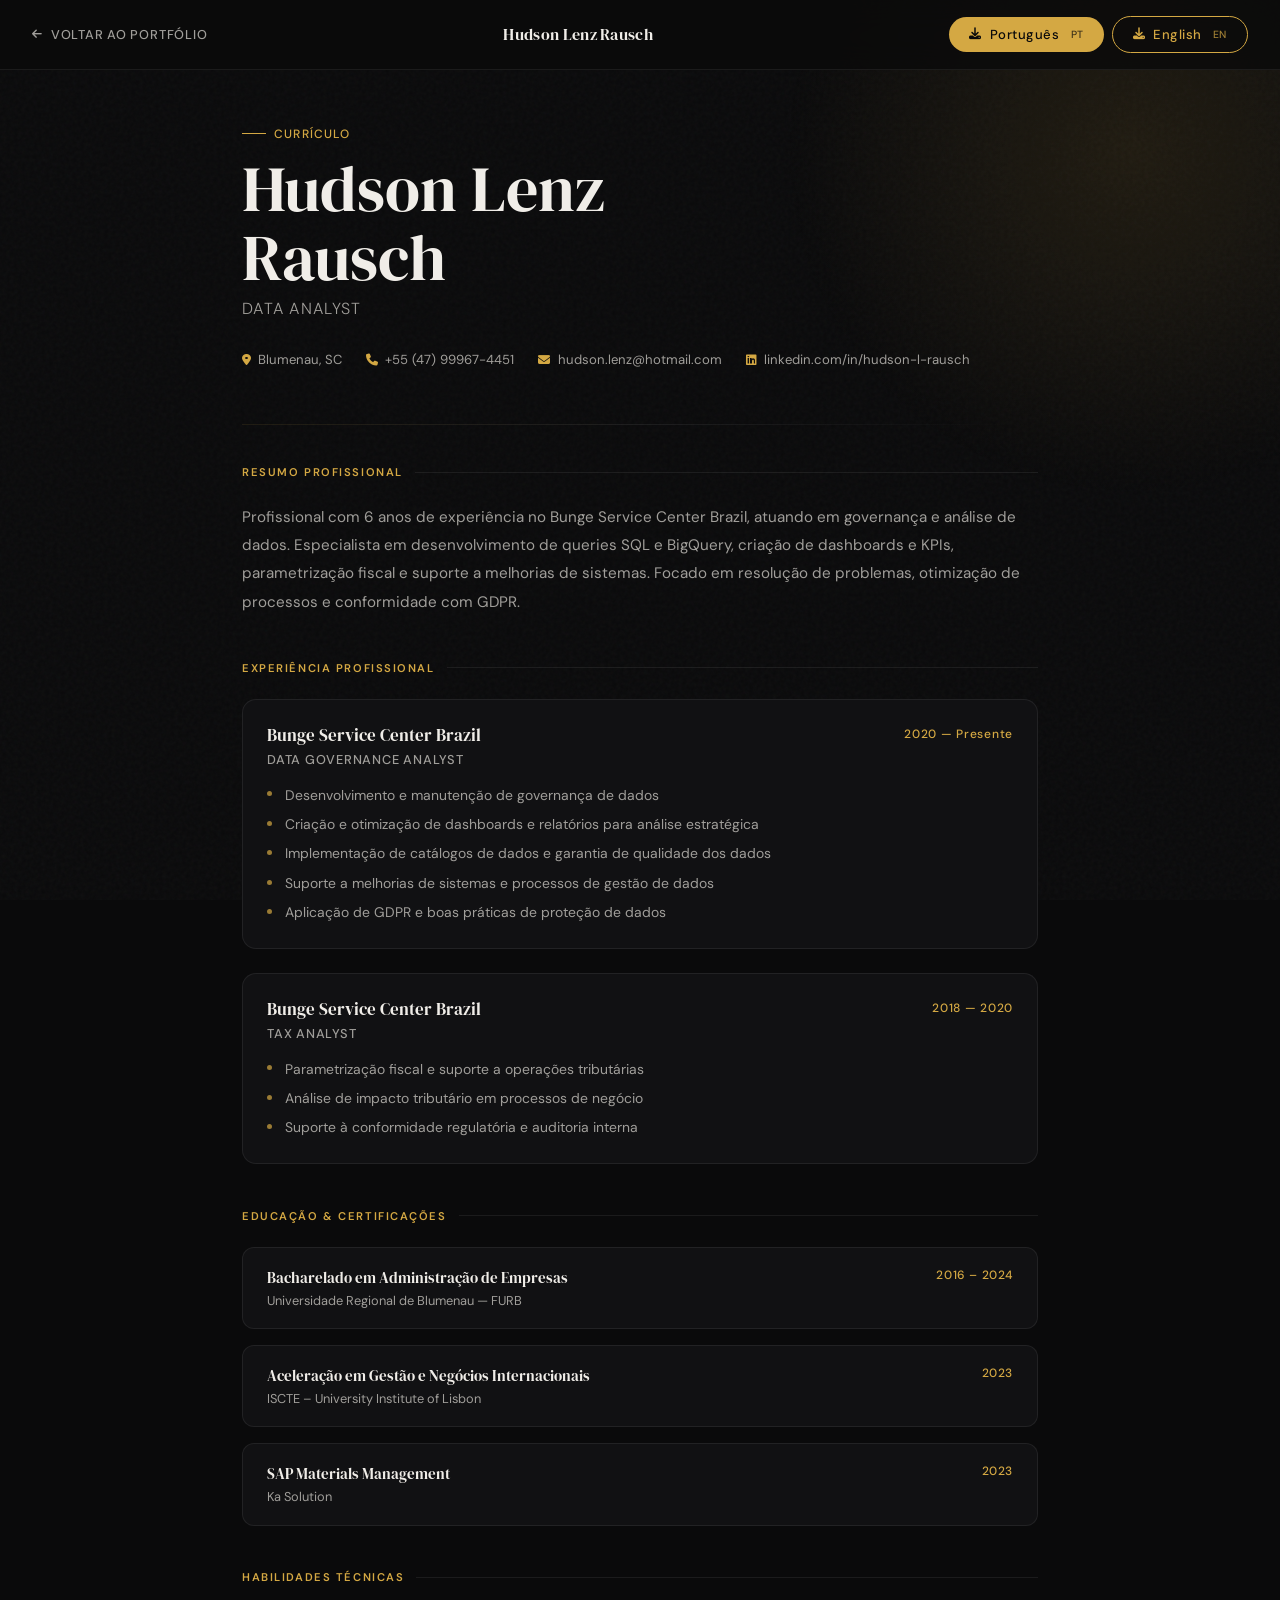
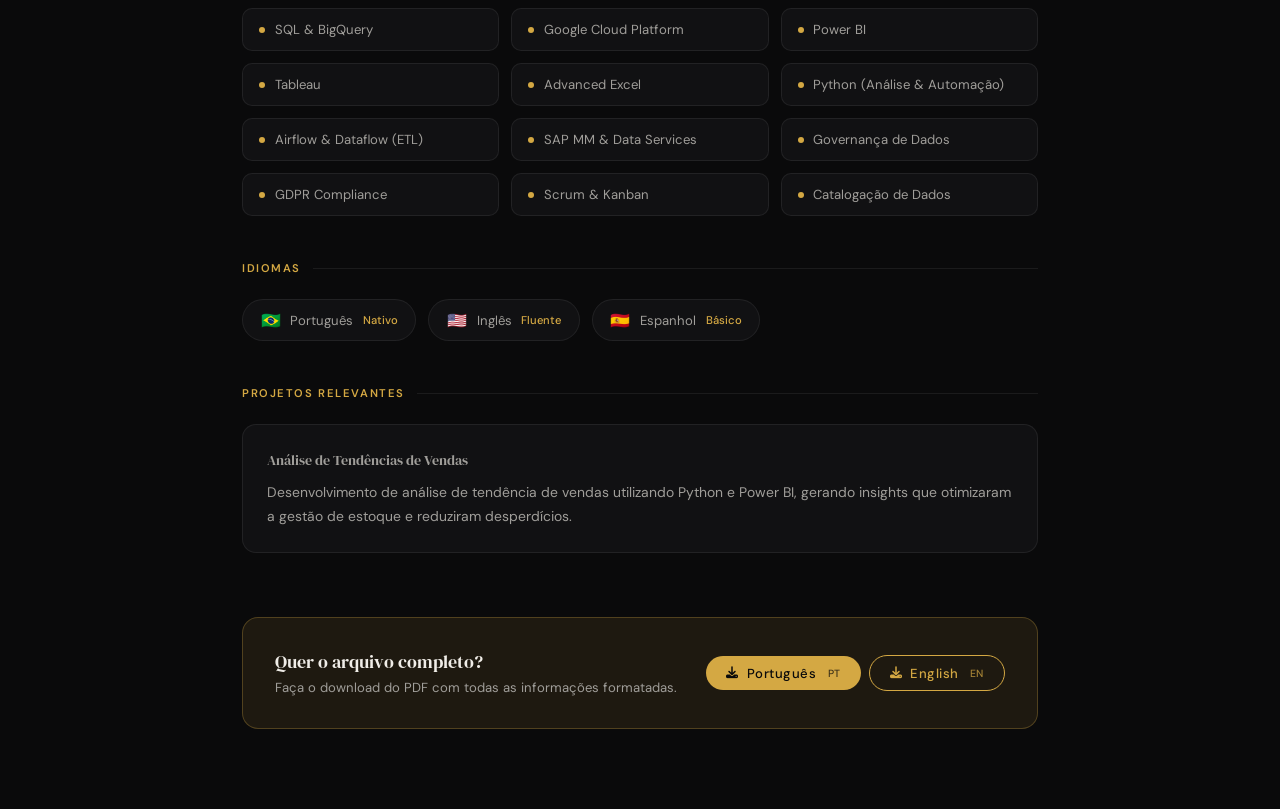
==== curriculo.html @ c4cd6419 "Add files via upload" ====
<!DOCTYPE html>
<html lang="pt-BR">
<head>
  <meta charset="UTF-8" />
  <meta name="viewport" content="width=device-width, initial-scale=1.0" />
  <title>Currículo — Hudson Lenz Rausch</title>

  <link rel="preconnect" href="https://fonts.googleapis.com" />
  <link rel="preconnect" href="https://fonts.gstatic.com" crossorigin />
  <link href="https://fonts.googleapis.com/css2?family=DM+Serif+Display:ital@0;1&family=DM+Sans:wght@300;400;500;600&display=swap" rel="stylesheet" />
  <link rel="stylesheet" href="https://cdnjs.cloudflare.com/ajax/libs/font-awesome/6.5.0/css/all.min.css" />

  <style>
    /* ── Tokens ── */
    :root {
      --bg:           #0a0a0b;
      --bg-card:      #111113;
      --bg-card-2:    #16161a;
      --accent:       #d4a843;
      --accent-light: #e8c06a;
      --accent-dim:   rgba(212,168,67,0.10);
      --accent-glow:  rgba(212,168,67,0.22);
      --text:         #f0ede8;
      --text-2:       #a09e9a;
      --text-muted:   #5c5a57;
      --border:       rgba(255,255,255,0.07);
      --border-a:     rgba(212,168,67,0.28);
      --font-d:       'DM Serif Display', Georgia, serif;
      --font-b:       'DM Sans', system-ui, sans-serif;
      --ease:         cubic-bezier(0.4,0,0.2,1);
      --spring:       cubic-bezier(0.34,1.56,0.64,1);
    }

    *, *::before, *::after { box-sizing: border-box; margin: 0; padding: 0; }

    html {
      scroll-behavior: smooth;
      -webkit-font-smoothing: antialiased;
    }

    body {
      font-family: var(--font-b);
      background: var(--bg);
      color: var(--text);
      min-height: 100vh;
      overflow-x: hidden;
    }

    a { color: inherit; text-decoration: none; }

    /* ── Noise overlay ── */
    body::before {
      content: '';
      position: fixed;
      inset: 0;
      background-image: url("data:image/svg+xml,%3Csvg viewBox='0 0 256 256' xmlns='http://www.w3.org/2000/svg'%3E%3Cfilter id='n'%3E%3CfeTurbulence type='fractalNoise' baseFrequency='0.9' numOctaves='4' stitchTiles='stitch'/%3E%3C/filter%3E%3Crect width='100%25' height='100%25' filter='url(%23n)' opacity='0.035'/%3E%3C/svg%3E");
      pointer-events: none;
      z-index: 0;
    }

    /* ── Glow de fundo ── */
    .bg-glow {
      position: fixed;
      width: 700px;
      height: 700px;
      border-radius: 50%;
      background: radial-gradient(circle, var(--accent-glow) 0%, transparent 70%);
      pointer-events: none;
      z-index: 0;
      top: -200px;
      right: -200px;
      opacity: 0.5;
    }

    /* ── Topbar ── */
    .topbar {
      position: sticky;
      top: 0;
      z-index: 100;
      display: flex;
      align-items: center;
      justify-content: space-between;
      padding: 1rem 2rem;
      background: rgba(10,10,11,0.8);
      backdrop-filter: blur(16px);
      -webkit-backdrop-filter: blur(16px);
      border-bottom: 1px solid var(--border);
    }

    .topbar-back {
      display: inline-flex;
      align-items: center;
      gap: 0.5rem;
      font-size: 0.8rem;
      font-weight: 500;
      color: var(--text-2);
      letter-spacing: 0.06em;
      text-transform: uppercase;
      transition: color 250ms var(--ease);
    }
    .topbar-back:hover { color: var(--accent); }
    .topbar-back i { font-size: 0.7rem; }

    .topbar-name {
      font-family: var(--font-d);
      font-size: 1rem;
      color: var(--text);
      letter-spacing: 0.02em;
    }

    .btn-download {
      display: inline-flex;
      align-items: center;
      gap: 0.5rem;
      padding: 0.55rem 1.25rem;
      border-radius: 9999px;
      font-family: var(--font-b);
      font-size: 0.82rem;
      font-weight: 500;
      letter-spacing: 0.04em;
      background: var(--accent);
      color: #0a0a0b;
      border: none;
      cursor: pointer;
      transition: background 250ms var(--ease), transform 350ms var(--spring), box-shadow 250ms var(--ease);
    }
    .btn-download:hover {
      background: var(--accent-light);
      transform: translateY(-2px);
      box-shadow: 0 8px 24px var(--accent-glow);
    }
    .btn-download i { font-size: 0.75rem; }

    .btn-download-group {
      display: flex;
      align-items: center;
      gap: 0.5rem;
      flex-wrap: wrap;
    }

    .btn-download--ghost {
      background: transparent;
      color: var(--accent);
      border: 1px solid var(--accent);
    }
    .btn-download--ghost:hover {
      background: var(--accent-dim);
      color: var(--accent-light);
      border-color: var(--accent-light);
      box-shadow: none;
      transform: translateY(-2px);
    }

    .btn-lang {
      font-size: 0.65rem;
      opacity: 0.75;
      letter-spacing: 0.05em;
      margin-left: 0.2rem;
    }

    /* ── Layout ── */
    .page {
      position: relative;
      z-index: 1;
      max-width: 860px;
      margin: 0 auto;
      padding: 3.5rem 2rem 5rem;
    }

    /* ── Header do currículo ── */
    .cv-header {
      margin-bottom: 3.5rem;
      animation: fade-up 0.6s var(--ease) both;
    }

    .cv-tag {
      font-size: 0.75rem;
      font-weight: 500;
      letter-spacing: 0.1em;
      text-transform: uppercase;
      color: var(--accent);
      margin-bottom: 0.75rem;
      display: flex;
      align-items: center;
      gap: 0.5rem;
    }
    .cv-tag::before {
      content: '';
      display: inline-block;
      width: 24px;
      height: 1px;
      background: var(--accent);
    }

    .cv-name {
      font-family: var(--font-d);
      font-size: clamp(2.6rem, 6vw, 4rem);
      font-weight: 400;
      line-height: 1.08;
      color: var(--text);
      margin-bottom: 0.4rem;
    }

    .cv-role {
      font-size: 1rem;
      font-weight: 300;
      color: var(--text-2);
      letter-spacing: 0.08em;
      text-transform: uppercase;
      margin-bottom: 2rem;
    }

    .cv-contacts {
      display: flex;
      flex-wrap: wrap;
      gap: 0.5rem 1.5rem;
    }

    .cv-contact-item {
      display: inline-flex;
      align-items: center;
      gap: 0.45rem;
      font-size: 0.82rem;
      color: var(--text-2);
      transition: color 200ms var(--ease);
    }
    .cv-contact-item:hover { color: var(--accent); }
    .cv-contact-item i {
      font-size: 0.75rem;
      color: var(--accent);
    }

    /* ── Divider ── */
    .divider {
      width: 100%;
      height: 1px;
      background: linear-gradient(90deg, var(--accent-dim), var(--border), transparent);
      margin: 2.5rem 0;
    }

    /* ── Sections ── */
    .cv-section {
      margin-bottom: 2.8rem;
      animation: fade-up 0.6s var(--ease) both;
    }

    .cv-section-label {
      font-size: 0.7rem;
      font-weight: 600;
      letter-spacing: 0.14em;
      text-transform: uppercase;
      color: var(--accent);
      margin-bottom: 1.5rem;
      display: flex;
      align-items: center;
      gap: 0.75rem;
    }
    .cv-section-label::after {
      content: '';
      flex: 1;
      height: 1px;
      background: var(--border);
    }

    .cv-summary {
      font-size: 0.95rem;
      color: var(--text-2);
      line-height: 1.85;
    }

    /* ── Experience ── */
    .exp-list { display: flex; flex-direction: column; gap: 1.5rem; }

    .exp-item {
      display: grid;
      grid-template-columns: 1fr auto;
      gap: 0.25rem 2rem;
      padding: 1.5rem;
      background: var(--bg-card);
      border: 1px solid var(--border);
      border-radius: 14px;
      transition: border-color 250ms var(--ease), background 250ms var(--ease);
    }
    .exp-item:hover {
      border-color: var(--border-a);
      background: var(--bg-card-2);
    }

    .exp-company {
      font-family: var(--font-d);
      font-size: 1.05rem;
      color: var(--text);
      grid-column: 1;
    }

    .exp-period {
      font-size: 0.75rem;
      font-weight: 500;
      color: var(--accent);
      letter-spacing: 0.06em;
      text-align: right;
      white-space: nowrap;
      grid-column: 2;
      grid-row: 1 / span 2;
      align-self: start;
      padding-top: 0.15rem;
    }

    .exp-role {
      font-size: 0.8rem;
      font-weight: 500;
      letter-spacing: 0.06em;
      text-transform: uppercase;
      color: var(--text-2);
      grid-column: 1;
      margin-bottom: 0.75rem;
    }

    .exp-bullets {
      list-style: none;
      grid-column: 1 / -1;
      display: flex;
      flex-direction: column;
      gap: 0.45rem;
    }
    .exp-bullets li {
      font-size: 0.87rem;
      color: var(--text-2);
      line-height: 1.6;
      padding-left: 1.1rem;
      position: relative;
    }
    .exp-bullets li::before {
      content: '';
      position: absolute;
      left: 0;
      top: 0.55em;
      width: 5px;
      height: 5px;
      border-radius: 50%;
      background: var(--accent);
      opacity: 0.7;
    }

    /* ── Education ── */
    .edu-list { display: flex; flex-direction: column; gap: 1rem; }

    .edu-item {
      display: flex;
      justify-content: space-between;
      align-items: flex-start;
      gap: 1rem;
      padding: 1.2rem 1.5rem;
      background: var(--bg-card);
      border: 1px solid var(--border);
      border-radius: 12px;
      transition: border-color 250ms var(--ease);
    }
    .edu-item:hover { border-color: var(--border-a); }

    .edu-degree {
      font-family: var(--font-d);
      font-size: 0.95rem;
      color: var(--text);
      margin-bottom: 0.25rem;
    }
    .edu-school {
      font-size: 0.8rem;
      color: var(--text-2);
    }
    .edu-year {
      font-size: 0.75rem;
      font-weight: 500;
      color: var(--accent);
      white-space: nowrap;
      letter-spacing: 0.05em;
    }

    /* ── Skills grid ── */
    .skills-grid {
      display: grid;
      grid-template-columns: repeat(auto-fill, minmax(200px, 1fr));
      gap: 0.75rem;
    }

    .skill-pill {
      display: flex;
      align-items: center;
      gap: 0.6rem;
      padding: 0.75rem 1rem;
      background: var(--bg-card);
      border: 1px solid var(--border);
      border-radius: 10px;
      font-size: 0.82rem;
      color: var(--text-2);
      transition: border-color 250ms var(--ease), color 250ms var(--ease), background 250ms var(--ease);
    }
    .skill-pill:hover {
      border-color: var(--border-a);
      color: var(--text);
      background: var(--accent-dim);
    }
    .skill-pill-dot {
      width: 6px;
      height: 6px;
      border-radius: 50%;
      background: var(--accent);
      flex-shrink: 0;
    }

    /* ── Languages ── */
    .lang-list {
      display: flex;
      flex-wrap: wrap;
      gap: 0.75rem;
    }

    .lang-item {
      display: flex;
      align-items: center;
      gap: 0.6rem;
      padding: 0.6rem 1.1rem;
      background: var(--bg-card);
      border: 1px solid var(--border);
      border-radius: 9999px;
      font-size: 0.82rem;
      color: var(--text-2);
    }
    .lang-flag { font-size: 1rem; }
    .lang-level {
      font-size: 0.7rem;
      color: var(--accent);
      font-weight: 500;
    }

    /* ── Project card ── */
    .project-card {
      padding: 1.5rem;
      background: var(--bg-card);
      border: 1px solid var(--border);
      border-radius: 14px;
      transition: border-color 250ms var(--ease);
    }
    .project-card:hover { border-color: var(--border-a); }
    .project-card-title {
      font-family: var(--font-d);
      font-size: 1rem;
      color: var(--text);
      margin-bottom: 0.5rem;
    }
    .project-card p {
      font-size: 0.87rem;
      color: var(--text-2);
      line-height: 1.7;
    }

    /* ── Animações ── */
    @keyframes fade-up {
      from { opacity: 0; transform: translateY(20px); }
      to   { opacity: 1; transform: translateY(0); }
    }

    .cv-section:nth-child(1) { animation-delay: 0.05s; }
    .cv-section:nth-child(2) { animation-delay: 0.12s; }
    .cv-section:nth-child(3) { animation-delay: 0.18s; }
    .cv-section:nth-child(4) { animation-delay: 0.24s; }
    .cv-section:nth-child(5) { animation-delay: 0.30s; }
    .cv-section:nth-child(6) { animation-delay: 0.36s; }

    /* ── Footer CTA ── */
    .cv-footer-cta {
      margin-top: 4rem;
      padding: 2rem;
      background: var(--accent-dim);
      border: 1px solid var(--border-a);
      border-radius: 16px;
      display: flex;
      align-items: center;
      justify-content: space-between;
      gap: 1.5rem;
      flex-wrap: wrap;
    }
    .cv-footer-cta-text p:first-child {
      font-family: var(--font-d);
      font-size: 1.1rem;
      color: var(--text);
      margin-bottom: 0.3rem;
    }
    .cv-footer-cta-text p:last-child {
      font-size: 0.82rem;
      color: var(--text-2);
    }

    /* ── Responsive ── */
    @media (max-width: 600px) {
      .topbar { padding: 0.75rem 1rem; }
      .topbar-name { display: none; }
      .page { padding: 2rem 1rem 4rem; }
      .cv-name { font-size: 2.4rem; }
      .exp-item { grid-template-columns: 1fr; }
      .exp-period { grid-column: 1; grid-row: auto; text-align: left; }
      .edu-item { flex-direction: column; gap: 0.5rem; }
    }
  </style>
</head>
<body>
  <div class="bg-glow"></div>

  <!-- Topbar -->
  <header class="topbar">
    <a href="index.html" class="topbar-back">
      <i class="fas fa-arrow-left"></i>
      Voltar ao portfólio
    </a>
    <span class="topbar-name">Hudson Lenz Rausch</span>
    <div class="btn-download-group">
      <a href="assets/curriculo-hudson-rausch.pdf" download="Curriculo_Hudson_Rausch.pdf" class="btn-download">
        <i class="fas fa-download"></i>
        Português <span class="btn-lang">PT</span>
      </a>
      <a href="assets/resume-hudson-rausch-en.pdf" download="Resume_Hudson_Rausch_EN.pdf" class="btn-download btn-download--ghost">
        <i class="fas fa-download"></i>
        English <span class="btn-lang">EN</span>
      </a>
    </div>
  </header>

  <!-- Conteúdo -->
  <main class="page">

    <!-- Header pessoal -->
    <div class="cv-header">
      <p class="cv-tag">Currículo</p>
      <h1 class="cv-name">Hudson Lenz<br>Rausch</h1>
      <p class="cv-role">Data Analyst</p>
      <div class="cv-contacts">
        <span class="cv-contact-item">
          <i class="fas fa-map-marker-alt"></i>
          Blumenau, SC
        </span>
        <a href="tel:+5547999674451" class="cv-contact-item">
          <i class="fas fa-phone"></i>
          +55 (47) 99967-4451
        </a>
        <a href="mailto:hudson.lenz@hotmail.com" class="cv-contact-item">
          <i class="fas fa-envelope"></i>
          hudson.lenz@hotmail.com
        </a>
        <a href="https://linkedin.com/in/hudson-l-rausch" target="_blank" rel="noopener" class="cv-contact-item">
          <i class="fab fa-linkedin"></i>
          linkedin.com/in/hudson-l-rausch
        </a>
      </div>
    </div>

    <div class="divider"></div>

    <!-- Resumo -->
    <section class="cv-section">
      <p class="cv-section-label">Resumo Profissional</p>
      <p class="cv-summary">
        Profissional com 6 anos de experiência no Bunge Service Center Brazil, atuando em governança e análise de dados. Especialista em desenvolvimento de queries SQL e BigQuery, criação de dashboards e KPIs, parametrização fiscal e suporte a melhorias de sistemas. Focado em resolução de problemas, otimização de processos e conformidade com GDPR.
      </p>
    </section>

    <!-- Experiência -->
    <section class="cv-section">
      <p class="cv-section-label">Experiência Profissional</p>
      <div class="exp-list">

        <div class="exp-item">
          <p class="exp-company">Bunge Service Center Brazil</p>
          <p class="exp-period">2020 — Presente</p>
          <p class="exp-role">Data Governance Analyst</p>
          <ul class="exp-bullets">
            <li>Desenvolvimento e manutenção de governança de dados</li>
            <li>Criação e otimização de dashboards e relatórios para análise estratégica</li>
            <li>Implementação de catálogos de dados e garantia de qualidade dos dados</li>
            <li>Suporte a melhorias de sistemas e processos de gestão de dados</li>
            <li>Aplicação de GDPR e boas práticas de proteção de dados</li>
          </ul>
        </div>

        <div class="exp-item">
          <p class="exp-company">Bunge Service Center Brazil</p>
          <p class="exp-period">2018 — 2020</p>
          <p class="exp-role">Tax Analyst</p>
          <ul class="exp-bullets">
            <li>Parametrização fiscal e suporte a operações tributárias</li>
            <li>Análise de impacto tributário em processos de negócio</li>
            <li>Suporte à conformidade regulatória e auditoria interna</li>
          </ul>
        </div>

      </div>
    </section>

    <!-- Formação -->
    <section class="cv-section">
      <p class="cv-section-label">Educação & Certificações</p>
      <div class="edu-list">
        <div class="edu-item">
          <div>
            <p class="edu-degree">Bacharelado em Administração de Empresas</p>
            <p class="edu-school">Universidade Regional de Blumenau — FURB</p>
          </div>
          <span class="edu-year">2016 – 2024</span>
        </div>
        <div class="edu-item">
          <div>
            <p class="edu-degree">Aceleração em Gestão e Negócios Internacionais</p>
            <p class="edu-school">ISCTE – University Institute of Lisbon</p>
          </div>
          <span class="edu-year">2023</span>
        </div>
        <div class="edu-item">
          <div>
            <p class="edu-degree">SAP Materials Management</p>
            <p class="edu-school">Ka Solution</p>
          </div>
          <span class="edu-year">2023</span>
        </div>
      </div>
    </section>

    <!-- Skills -->
    <section class="cv-section">
      <p class="cv-section-label">Habilidades Técnicas</p>
      <div class="skills-grid">
        <div class="skill-pill"><span class="skill-pill-dot"></span>SQL & BigQuery</div>
        <div class="skill-pill"><span class="skill-pill-dot"></span>Google Cloud Platform</div>
        <div class="skill-pill"><span class="skill-pill-dot"></span>Power BI</div>
        <div class="skill-pill"><span class="skill-pill-dot"></span>Tableau</div>
        <div class="skill-pill"><span class="skill-pill-dot"></span>Advanced Excel</div>
        <div class="skill-pill"><span class="skill-pill-dot"></span>Python (Análise & Automação)</div>
        <div class="skill-pill"><span class="skill-pill-dot"></span>Airflow & Dataflow (ETL)</div>
        <div class="skill-pill"><span class="skill-pill-dot"></span>SAP MM & Data Services</div>
        <div class="skill-pill"><span class="skill-pill-dot"></span>Governança de Dados</div>
        <div class="skill-pill"><span class="skill-pill-dot"></span>GDPR Compliance</div>
        <div class="skill-pill"><span class="skill-pill-dot"></span>Scrum & Kanban</div>
        <div class="skill-pill"><span class="skill-pill-dot"></span>Catalogação de Dados</div>
      </div>
    </section>

    <!-- Idiomas -->
    <section class="cv-section">
      <p class="cv-section-label">Idiomas</p>
      <div class="lang-list">
        <div class="lang-item">
          <span class="lang-flag">🇧🇷</span>
          Português
          <span class="lang-level">Nativo</span>
        </div>
        <div class="lang-item">
          <span class="lang-flag">🇺🇸</span>
          Inglês
          <span class="lang-level">Fluente</span>
        </div>
        <div class="lang-item">
          <span class="lang-flag">🇪🇸</span>
          Espanhol
          <span class="lang-level">Básico</span>
        </div>
      </div>
    </section>

    <!-- Projetos -->
    <section class="cv-section">
      <p class="cv-section-label">Projetos Relevantes</p>
      <div class="project-card">
        <p class="project-card-title">Análise de Tendências de Vendas</p>
        <p>Desenvolvimento de análise de tendência de vendas utilizando Python e Power BI, gerando insights que otimizaram a gestão de estoque e reduziram desperdícios.</p>
      </div>
    </section>

    <!-- Footer CTA -->
    <div class="cv-footer-cta">
      <div class="cv-footer-cta-text">
        <p>Quer o arquivo completo?</p>
        <p>Faça o download do PDF com todas as informações formatadas.</p>
      </div>
      <div class="btn-download-group">
        <a href="assets/curriculo-hudson-rausch.pdf" download="Curriculo_Hudson_Rausch.pdf" class="btn-download">
          <i class="fas fa-download"></i>
          Português <span class="btn-lang">PT</span>
        </a>
        <a href="assets/resume-hudson-rausch-en.pdf" download="Resume_Hudson_Rausch_EN.pdf" class="btn-download btn-download--ghost">
          <i class="fas fa-download"></i>
          English <span class="btn-lang">EN</span>
        </a>
      </div>
    </div>

  </main>
</body>
</html>
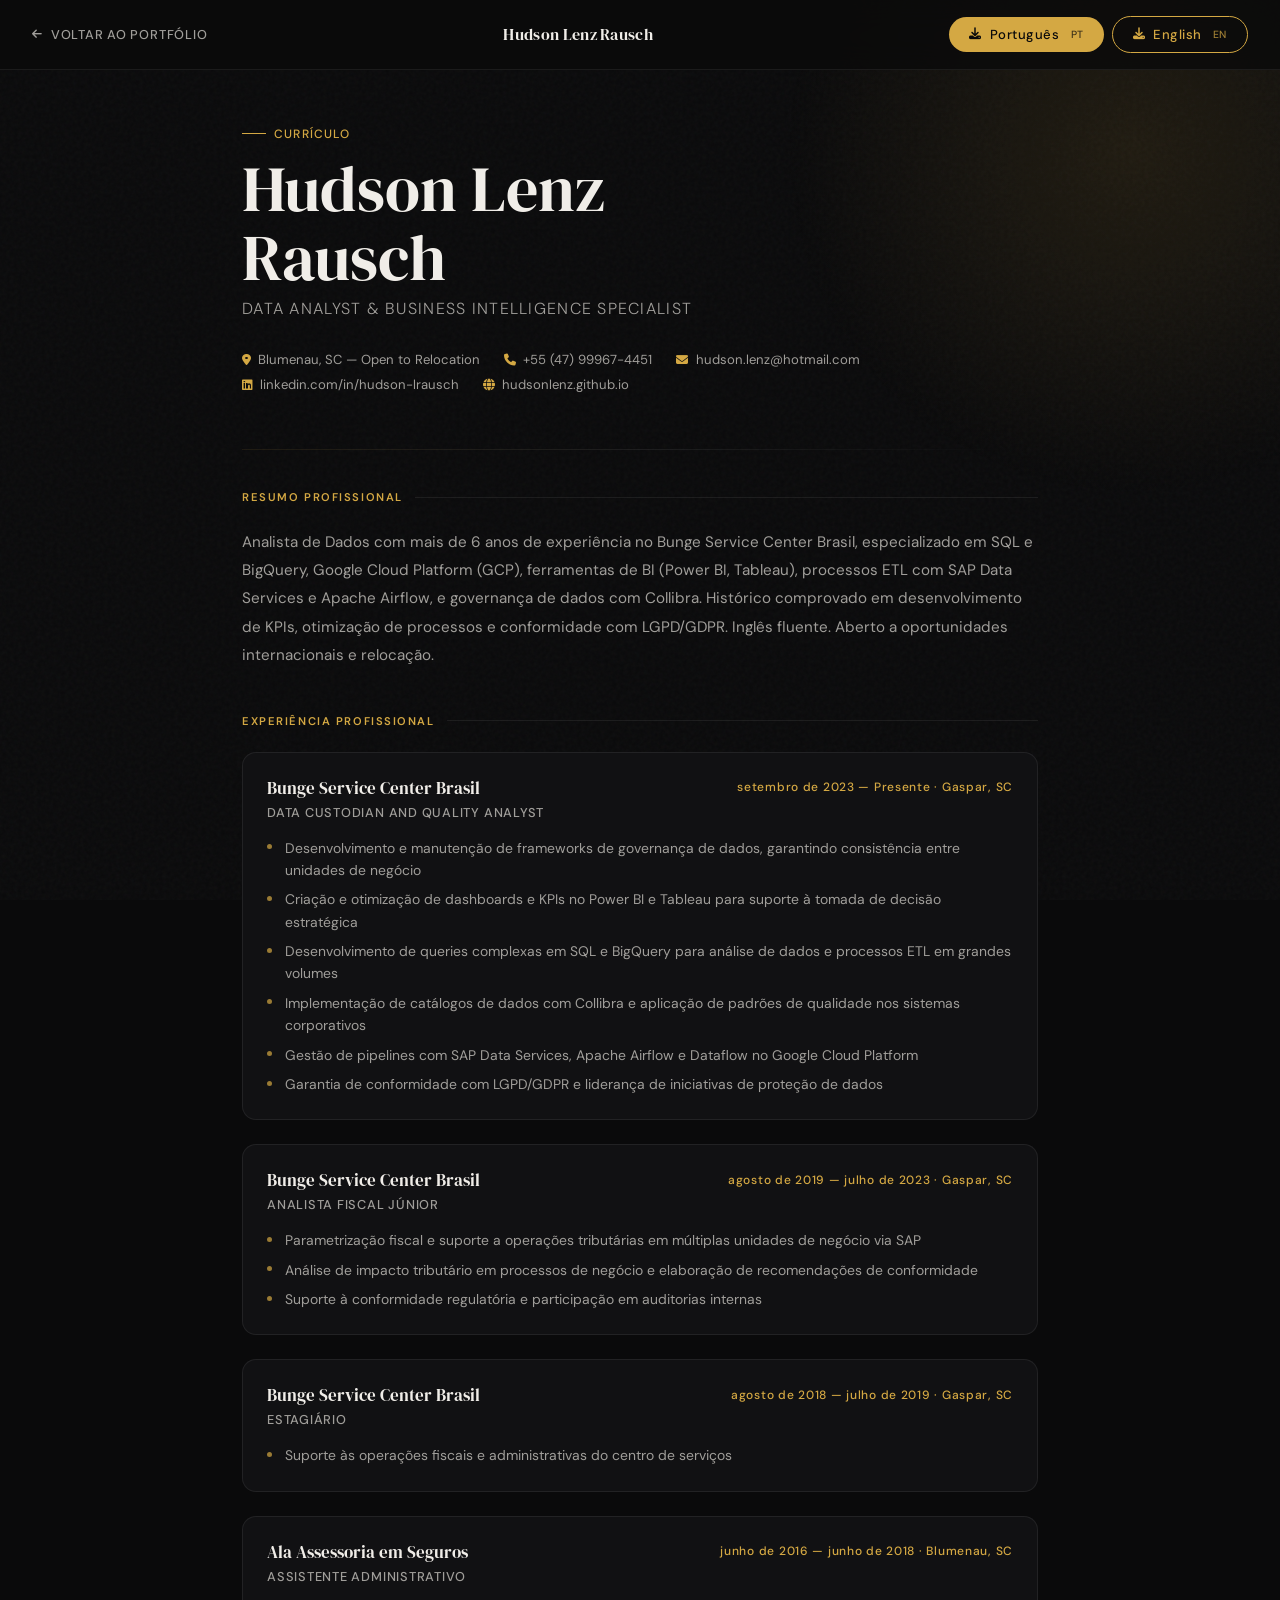
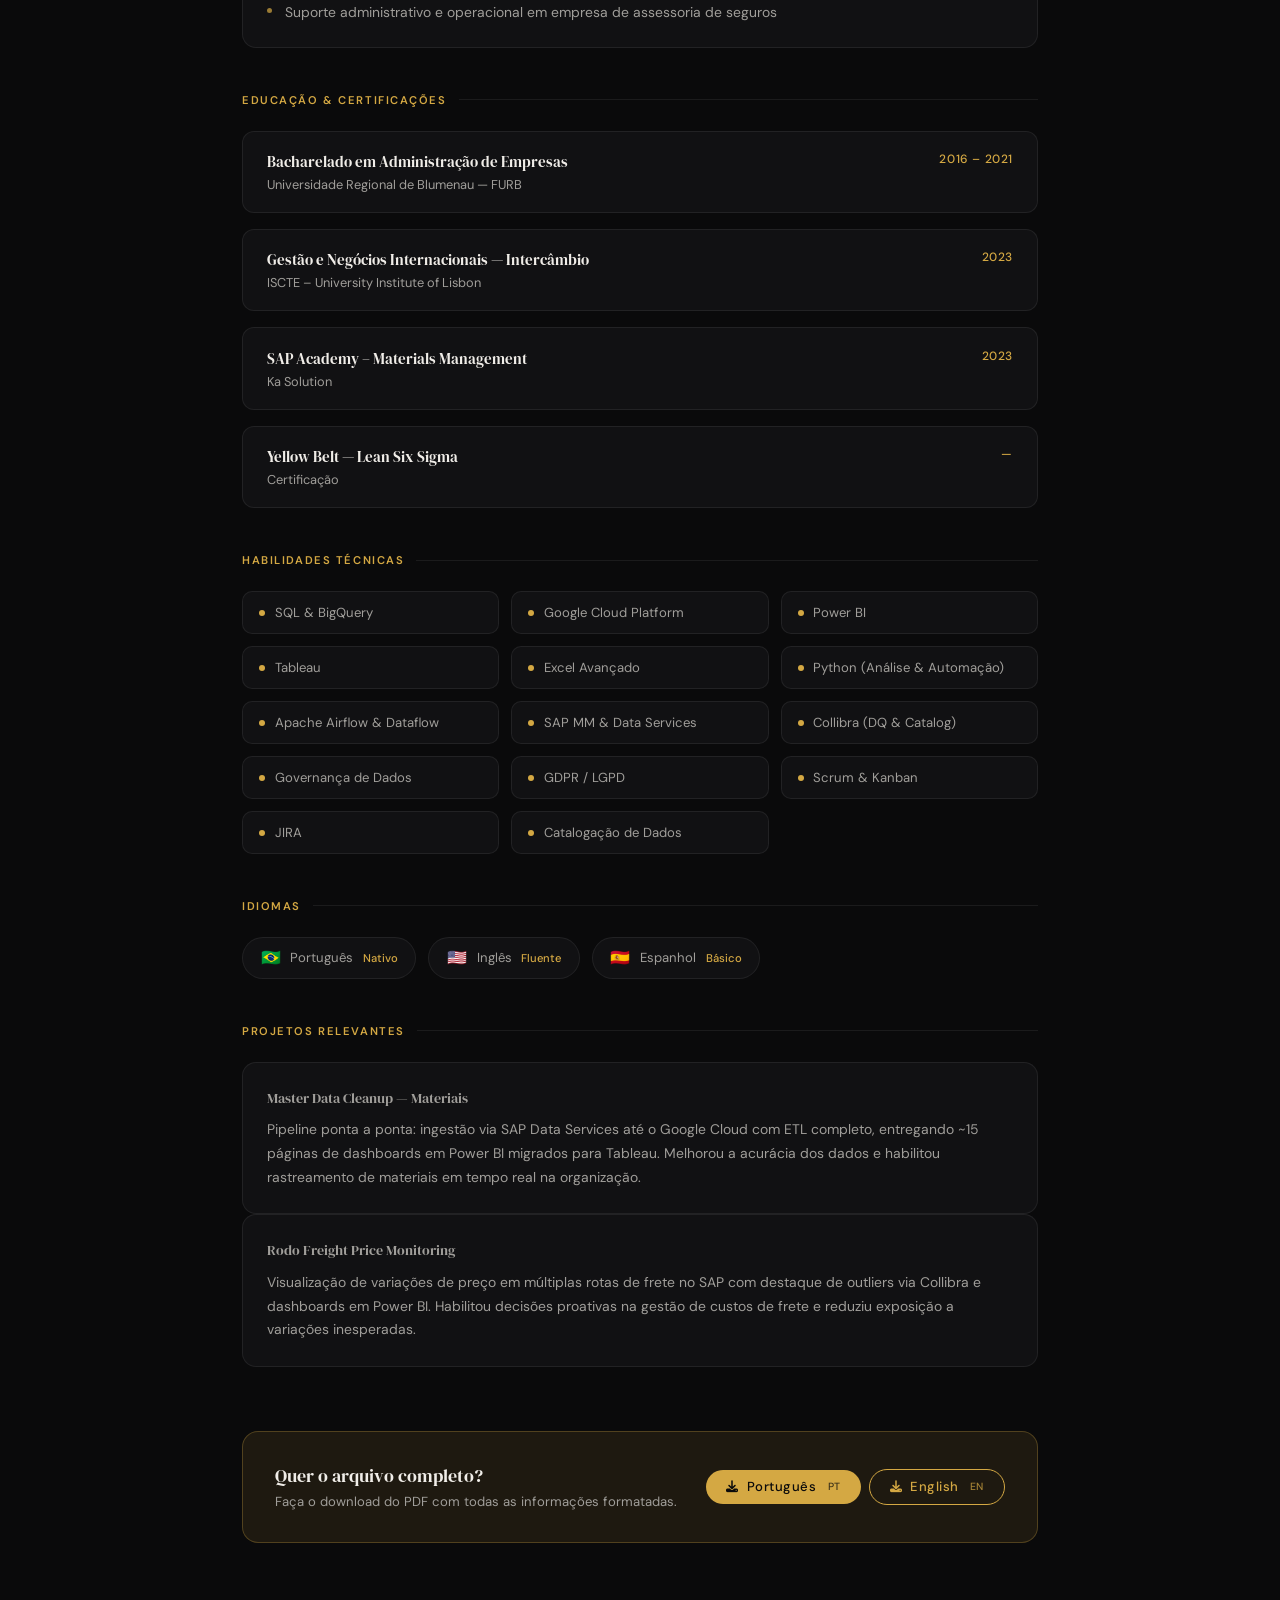
==== commit bef22963: "Update curriculo.html" ====
--- a/curriculo.html
+++ b/curriculo.html
@@ -532,11 +532,11 @@
     <div class="cv-header">
       <p class="cv-tag">Currículo</p>
       <h1 class="cv-name">Hudson Lenz<br>Rausch</h1>
-      <p class="cv-role">Data Analyst</p>
+      <p class="cv-role">Data Analyst & Business Intelligence Specialist</p>
       <div class="cv-contacts">
         <span class="cv-contact-item">
           <i class="fas fa-map-marker-alt"></i>
-          Blumenau, SC
+          Blumenau, SC — Open to Relocation
         </span>
         <a href="tel:+5547999674451" class="cv-contact-item">
           <i class="fas fa-phone"></i>
@@ -546,9 +546,13 @@
           <i class="fas fa-envelope"></i>
           hudson.lenz@hotmail.com
         </a>
-        <a href="https://linkedin.com/in/hudson-l-rausch" target="_blank" rel="noopener" class="cv-contact-item">
+        <a href="https://linkedin.com/in/hudson-lrausch" target="_blank" rel="noopener" class="cv-contact-item">
           <i class="fab fa-linkedin"></i>
-          linkedin.com/in/hudson-l-rausch
+          linkedin.com/in/hudson-lrausch
+        </a>
+        <a href="https://hudsonlenz.github.io" target="_blank" rel="noopener" class="cv-contact-item">
+          <i class="fas fa-globe"></i>
+          hudsonlenz.github.io
         </a>
       </div>
     </div>
@@ -559,7 +563,7 @@
     <section class="cv-section">
       <p class="cv-section-label">Resumo Profissional</p>
       <p class="cv-summary">
-        Profissional com 6 anos de experiência no Bunge Service Center Brazil, atuando em governança e análise de dados. Especialista em desenvolvimento de queries SQL e BigQuery, criação de dashboards e KPIs, parametrização fiscal e suporte a melhorias de sistemas. Focado em resolução de problemas, otimização de processos e conformidade com GDPR.
+        Analista de Dados com mais de 6 anos de experiência no Bunge Service Center Brasil, especializado em SQL e BigQuery, Google Cloud Platform (GCP), ferramentas de BI (Power BI, Tableau), processos ETL com SAP Data Services e Apache Airflow, e governança de dados com Collibra. Histórico comprovado em desenvolvimento de KPIs, otimização de processos e conformidade com LGPD/GDPR. Inglês fluente. Aberto a oportunidades internacionais e relocação.
       </p>
     </section>
 
@@ -569,26 +573,45 @@
       <div class="exp-list">
 
         <div class="exp-item">
-          <p class="exp-company">Bunge Service Center Brazil</p>
-          <p class="exp-period">2020 — Presente</p>
-          <p class="exp-role">Data Governance Analyst</p>
+          <p class="exp-company">Bunge Service Center Brasil</p>
+          <p class="exp-period">setembro de 2023 — Presente · Gaspar, SC</p>
+          <p class="exp-role">Data Custodian and Quality Analyst</p>
           <ul class="exp-bullets">
-            <li>Desenvolvimento e manutenção de governança de dados</li>
-            <li>Criação e otimização de dashboards e relatórios para análise estratégica</li>
-            <li>Implementação de catálogos de dados e garantia de qualidade dos dados</li>
-            <li>Suporte a melhorias de sistemas e processos de gestão de dados</li>
-            <li>Aplicação de GDPR e boas práticas de proteção de dados</li>
+            <li>Desenvolvimento e manutenção de frameworks de governança de dados, garantindo consistência entre unidades de negócio</li>
+            <li>Criação e otimização de dashboards e KPIs no Power BI e Tableau para suporte à tomada de decisão estratégica</li>
+            <li>Desenvolvimento de queries complexas em SQL e BigQuery para análise de dados e processos ETL em grandes volumes</li>
+            <li>Implementação de catálogos de dados com Collibra e aplicação de padrões de qualidade nos sistemas corporativos</li>
+            <li>Gestão de pipelines com SAP Data Services, Apache Airflow e Dataflow no Google Cloud Platform</li>
+            <li>Garantia de conformidade com LGPD/GDPR e liderança de iniciativas de proteção de dados</li>
           </ul>
         </div>
 
         <div class="exp-item">
-          <p class="exp-company">Bunge Service Center Brazil</p>
-          <p class="exp-period">2018 — 2020</p>
-          <p class="exp-role">Tax Analyst</p>
+          <p class="exp-company">Bunge Service Center Brasil</p>
+          <p class="exp-period">agosto de 2019 — julho de 2023 · Gaspar, SC</p>
+          <p class="exp-role">Analista Fiscal Júnior</p>
           <ul class="exp-bullets">
-            <li>Parametrização fiscal e suporte a operações tributárias</li>
-            <li>Análise de impacto tributário em processos de negócio</li>
-            <li>Suporte à conformidade regulatória e auditoria interna</li>
+            <li>Parametrização fiscal e suporte a operações tributárias em múltiplas unidades de negócio via SAP</li>
+            <li>Análise de impacto tributário em processos de negócio e elaboração de recomendações de conformidade</li>
+            <li>Suporte à conformidade regulatória e participação em auditorias internas</li>
+          </ul>
+        </div>
+
+        <div class="exp-item">
+          <p class="exp-company">Bunge Service Center Brasil</p>
+          <p class="exp-period">agosto de 2018 — julho de 2019 · Gaspar, SC</p>
+          <p class="exp-role">Estagiário</p>
+          <ul class="exp-bullets">
+            <li>Suporte às operações fiscais e administrativas do centro de serviços</li>
+          </ul>
+        </div>
+
+        <div class="exp-item">
+          <p class="exp-company">Ala Assessoria em Seguros</p>
+          <p class="exp-period">junho de 2016 — junho de 2018 · Blumenau, SC</p>
+          <p class="exp-role">Assistente Administrativo</p>
+          <ul class="exp-bullets">
+            <li>Suporte administrativo e operacional em empresa de assessoria de seguros</li>
           </ul>
         </div>
 
@@ -604,21 +627,28 @@
             <p class="edu-degree">Bacharelado em Administração de Empresas</p>
             <p class="edu-school">Universidade Regional de Blumenau — FURB</p>
           </div>
-          <span class="edu-year">2016 – 2024</span>
+          <span class="edu-year">2016 – 2021</span>
         </div>
         <div class="edu-item">
           <div>
-            <p class="edu-degree">Aceleração em Gestão e Negócios Internacionais</p>
+            <p class="edu-degree">Gestão e Negócios Internacionais — Intercâmbio</p>
             <p class="edu-school">ISCTE – University Institute of Lisbon</p>
           </div>
           <span class="edu-year">2023</span>
         </div>
         <div class="edu-item">
           <div>
-            <p class="edu-degree">SAP Materials Management</p>
+            <p class="edu-degree">SAP Academy – Materials Management</p>
             <p class="edu-school">Ka Solution</p>
           </div>
           <span class="edu-year">2023</span>
+        </div>
+        <div class="edu-item">
+          <div>
+            <p class="edu-degree">Yellow Belt — Lean Six Sigma</p>
+            <p class="edu-school">Certificação</p>
+          </div>
+          <span class="edu-year">—</span>
         </div>
       </div>
     </section>
@@ -631,13 +661,15 @@
         <div class="skill-pill"><span class="skill-pill-dot"></span>Google Cloud Platform</div>
         <div class="skill-pill"><span class="skill-pill-dot"></span>Power BI</div>
         <div class="skill-pill"><span class="skill-pill-dot"></span>Tableau</div>
-        <div class="skill-pill"><span class="skill-pill-dot"></span>Advanced Excel</div>
+        <div class="skill-pill"><span class="skill-pill-dot"></span>Excel Avançado</div>
         <div class="skill-pill"><span class="skill-pill-dot"></span>Python (Análise & Automação)</div>
-        <div class="skill-pill"><span class="skill-pill-dot"></span>Airflow & Dataflow (ETL)</div>
+        <div class="skill-pill"><span class="skill-pill-dot"></span>Apache Airflow & Dataflow</div>
         <div class="skill-pill"><span class="skill-pill-dot"></span>SAP MM & Data Services</div>
+        <div class="skill-pill"><span class="skill-pill-dot"></span>Collibra (DQ & Catalog)</div>
         <div class="skill-pill"><span class="skill-pill-dot"></span>Governança de Dados</div>
-        <div class="skill-pill"><span class="skill-pill-dot"></span>GDPR Compliance</div>
+        <div class="skill-pill"><span class="skill-pill-dot"></span>GDPR / LGPD</div>
         <div class="skill-pill"><span class="skill-pill-dot"></span>Scrum & Kanban</div>
+        <div class="skill-pill"><span class="skill-pill-dot"></span>JIRA</div>
         <div class="skill-pill"><span class="skill-pill-dot"></span>Catalogação de Dados</div>
       </div>
     </section>
@@ -668,8 +700,12 @@
     <section class="cv-section">
       <p class="cv-section-label">Projetos Relevantes</p>
       <div class="project-card">
-        <p class="project-card-title">Análise de Tendências de Vendas</p>
-        <p>Desenvolvimento de análise de tendência de vendas utilizando Python e Power BI, gerando insights que otimizaram a gestão de estoque e reduziram desperdícios.</p>
+        <p class="project-card-title">Master Data Cleanup — Materiais</p>
+        <p>Pipeline ponta a ponta: ingestão via SAP Data Services até o Google Cloud com ETL completo, entregando ~15 páginas de dashboards em Power BI migrados para Tableau. Melhorou a acurácia dos dados e habilitou rastreamento de materiais em tempo real na organização.</p>
+      </div>
+      <div class="project-card">
+        <p class="project-card-title">Rodo Freight Price Monitoring</p>
+        <p>Visualização de variações de preço em múltiplas rotas de frete no SAP com destaque de outliers via Collibra e dashboards em Power BI. Habilitou decisões proativas na gestão de custos de frete e reduziu exposição a variações inesperadas.</p>
       </div>
     </section>
 
@@ -680,11 +716,11 @@
         <p>Faça o download do PDF com todas as informações formatadas.</p>
       </div>
       <div class="btn-download-group">
-        <a href="assets/curriculo-hudson-rausch.pdf" download="Curriculo_Hudson_Rausch.pdf" class="btn-download">
+        <a href="assets/Hudson_Lenz_Rausch_CV_pt.pdf" download="Hudson_Lenz_Rausch_CV_PT.pdf" class="btn-download">
           <i class="fas fa-download"></i>
           Português <span class="btn-lang">PT</span>
         </a>
-        <a href="assets/resume-hudson-rausch-en.pdf" download="Resume_Hudson_Rausch_EN.pdf" class="btn-download btn-download--ghost">
+        <a href="assets/Hudson_Lenz_Rausch_CV_en.pdf" download="Hudson_Lenz_Rausch_CV_EN.pdf" class="btn-download btn-download--ghost">
           <i class="fas fa-download"></i>
           English <span class="btn-lang">EN</span>
         </a>
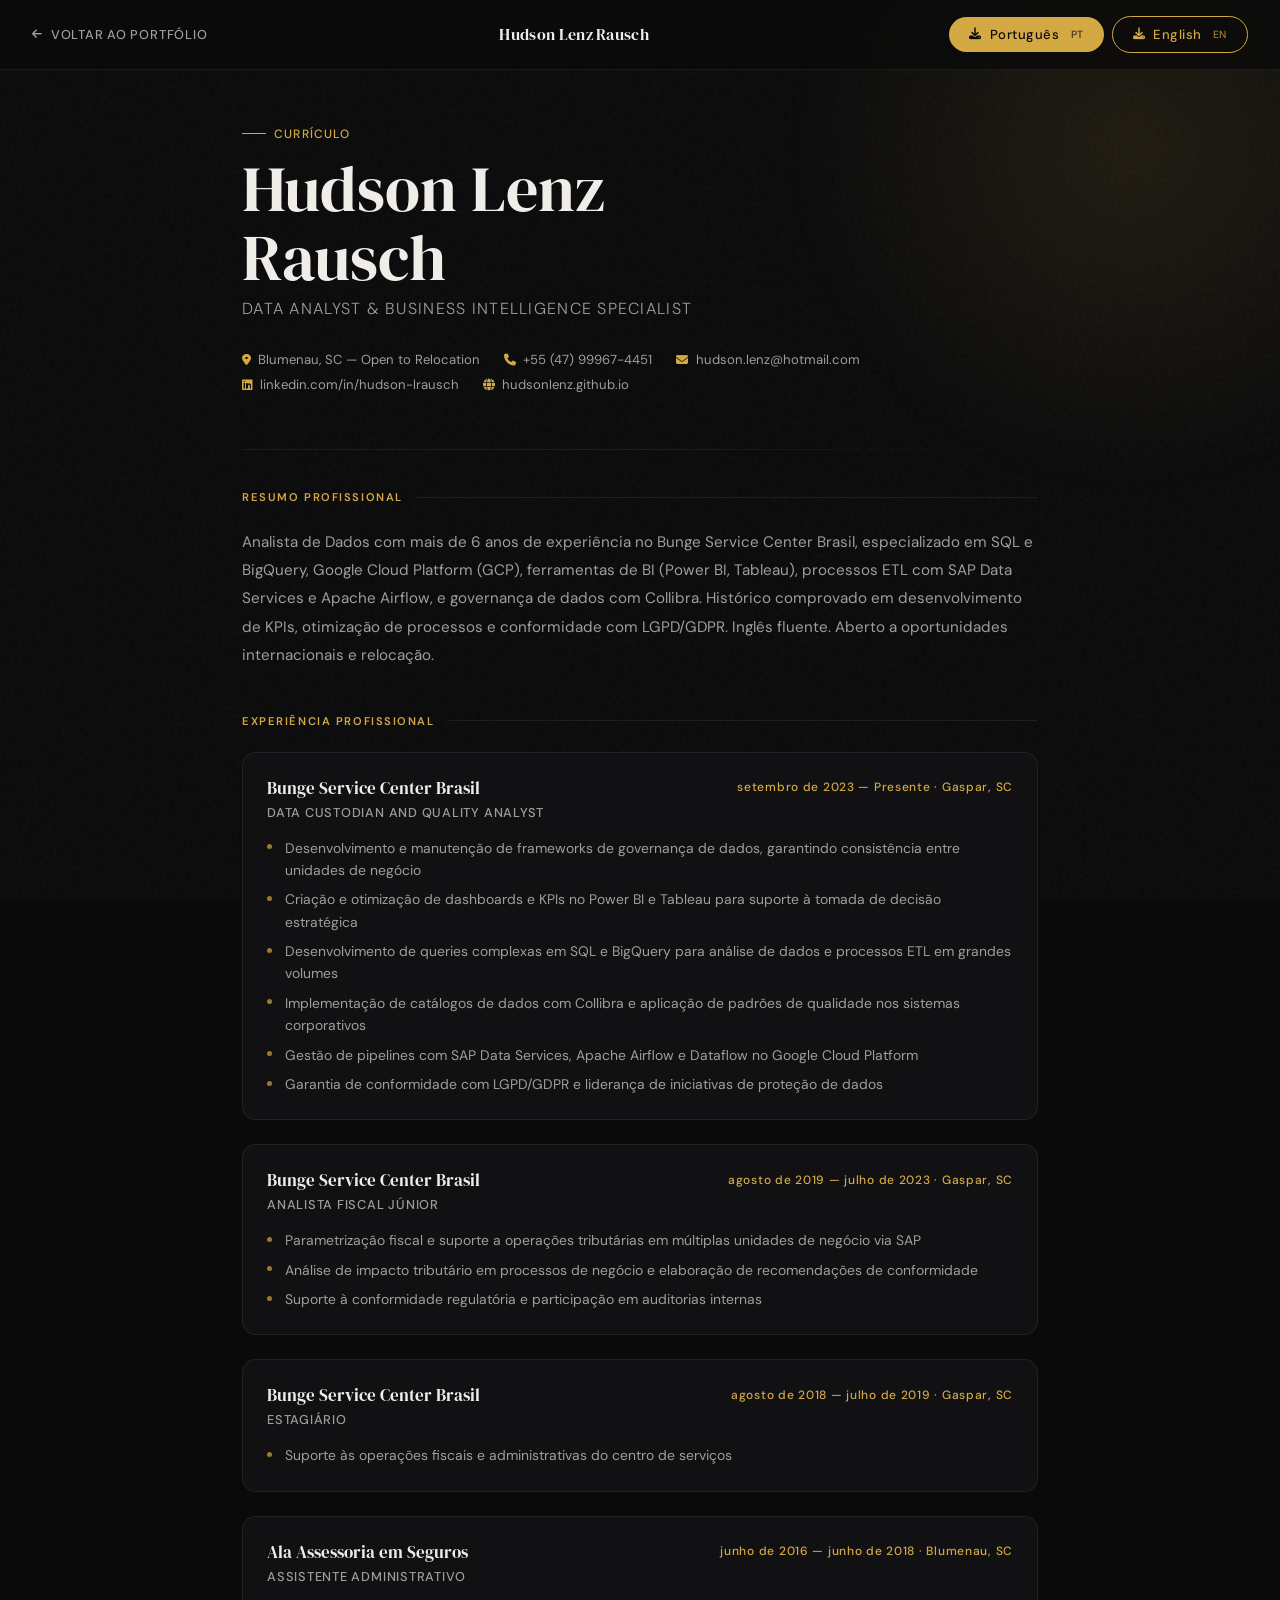
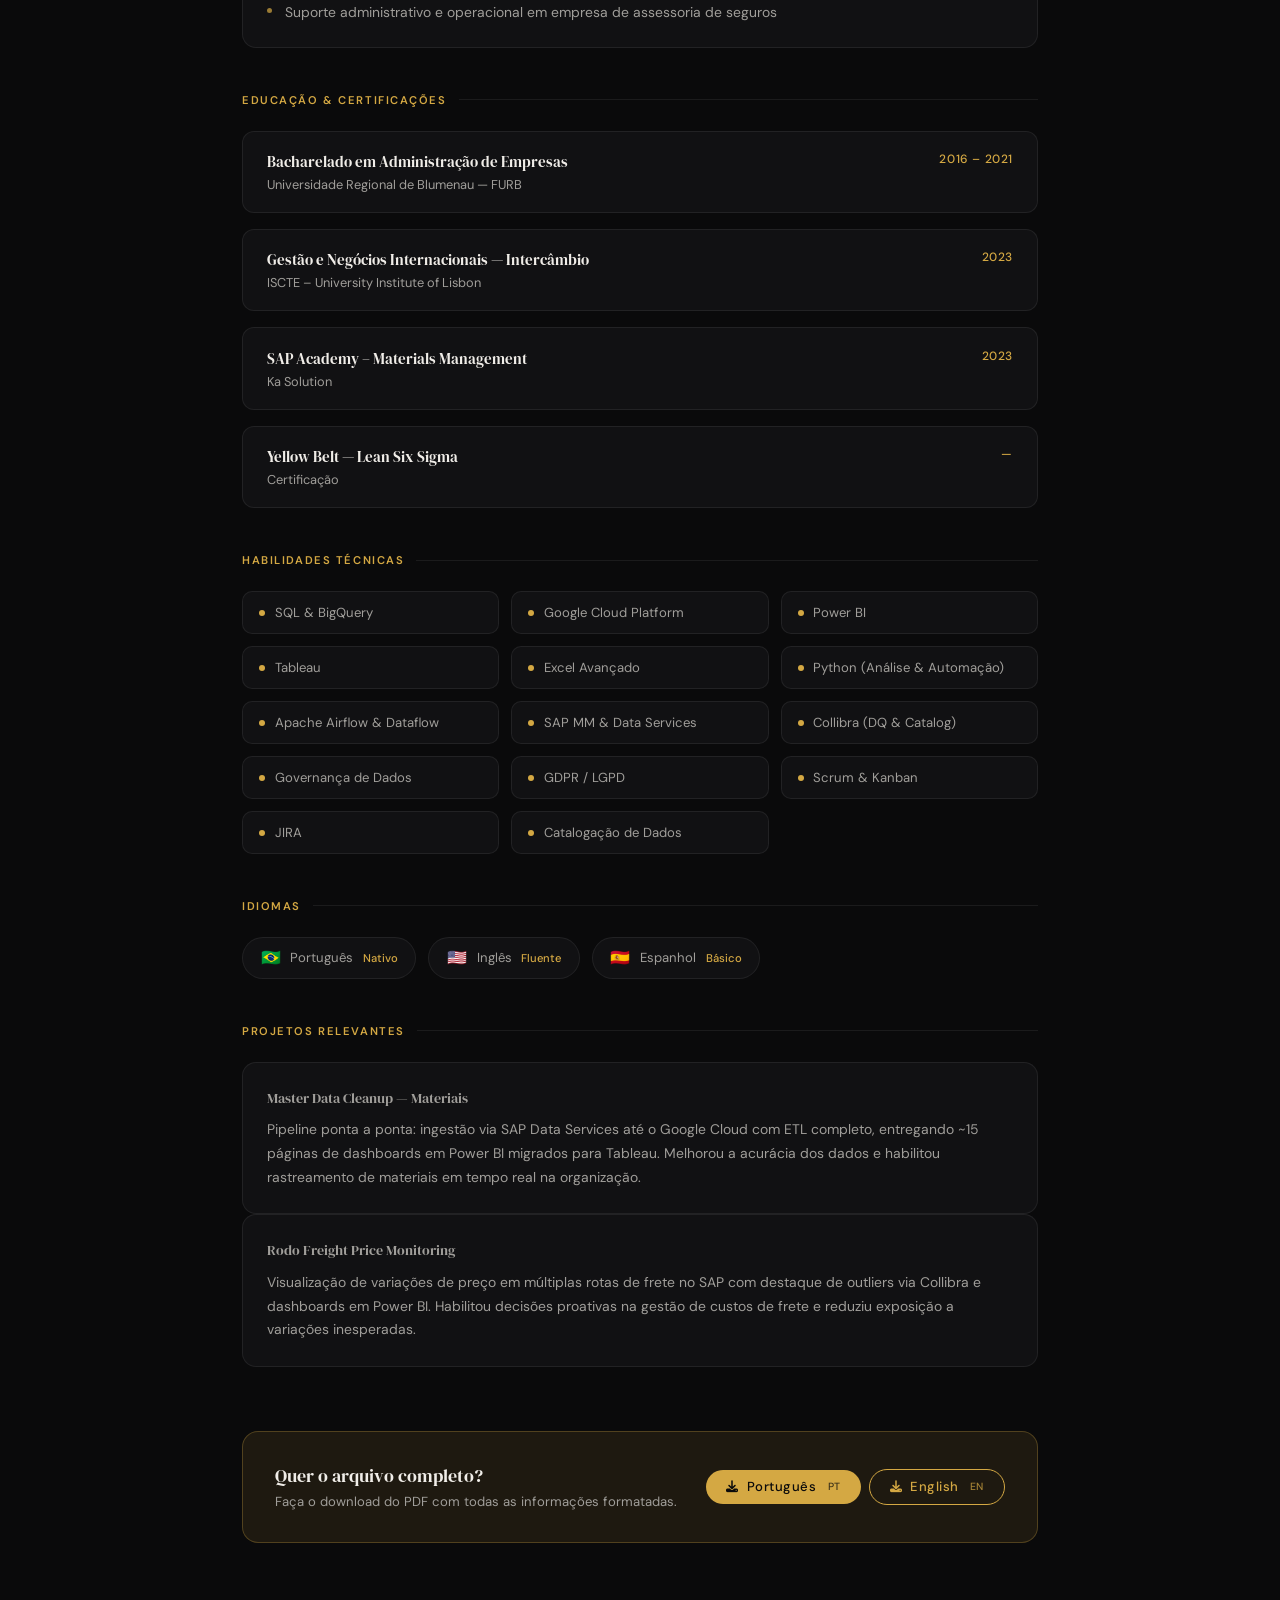
==== commit 082bf693: "Update curriculo.html" ====
--- a/curriculo.html
+++ b/curriculo.html
@@ -514,11 +514,14 @@
     </a>
     <span class="topbar-name">Hudson Lenz Rausch</span>
     <div class="btn-download-group">
-      <a href="assets/curriculo-hudson-rausch.pdf" download="Curriculo_Hudson_Rausch.pdf" class="btn-download">
+      <!-- Google Translate -->
+      <div id="google_translate_element" aria-label="Traduzir página"></div>
+
+      <a href="assets/Curriculo-Hudson_Lenz_Rausch.pdf" download="Curriculo-Hudson_Lenz_Rausch.pdf" class="btn-download">
         <i class="fas fa-download"></i>
         Português <span class="btn-lang">PT</span>
       </a>
-      <a href="assets/resume-hudson-rausch-en.pdf" download="Resume_Hudson_Rausch_EN.pdf" class="btn-download btn-download--ghost">
+      <a href="assets/Curriculum-Hudson_Lenz_Rausch.pdf" download="Curriculum-Hudson_Lenz_Rausch.pdf.pdf" class="btn-download btn-download--ghost">
         <i class="fas fa-download"></i>
         English <span class="btn-lang">EN</span>
       </a>
@@ -716,11 +719,11 @@
         <p>Faça o download do PDF com todas as informações formatadas.</p>
       </div>
       <div class="btn-download-group">
-        <a href="assets/Hudson_Lenz_Rausch_CV_pt.pdf" download="Hudson_Lenz_Rausch_CV_PT.pdf" class="btn-download">
+        <a href="assets/Curriculo-Hudson_Lenz_Rausch.pdf" download="Curriculo-Hudson_Lenz_Rausch.pdf" class="btn-download">
           <i class="fas fa-download"></i>
           Português <span class="btn-lang">PT</span>
         </a>
-        <a href="assets/Hudson_Lenz_Rausch_CV_en.pdf" download="Hudson_Lenz_Rausch_CV_EN.pdf" class="btn-download btn-download--ghost">
+        <a href="assets/Curriculum-Hudson_Lenz_Rausch.pdf" download="Curriculum-Hudson_Lenz_Rausch.pdf" class="btn-download btn-download--ghost">
           <i class="fas fa-download"></i>
           English <span class="btn-lang">EN</span>
         </a>
@@ -728,5 +731,76 @@
     </div>
 
   </main>
+
+  <!-- ============================================================
+       GOOGLE TRANSLATE
+  ============================================================ -->
+  <script>
+    function googleTranslateElementInit() {
+      new google.translate.TranslateElement({
+        pageLanguage: 'pt',
+        includedLanguages: 'en,es,nl,fr,de',
+        layout: google.translate.TranslateElement.InlineLayout.SIMPLE,
+        autoDisplay: false
+      }, 'google_translate_element');
+    }
+  </script>
+  <script src="https://translate.google.com/translate_a/element.js?cb=googleTranslateElementInit"></script>
+
+  <style>
+    /* ── Google Translate — integração visual ── */
+    #google_translate_element {
+      display: flex;
+      align-items: center;
+    }
+    #google_translate_element .goog-te-gadget {
+      font-family: inherit !important;
+      font-size: 0 !important;
+      color: transparent !important;
+    }
+    #google_translate_element .goog-te-gadget-simple {
+      background: transparent !important;
+      border: 1px solid rgba(212,168,67,0.4) !important;
+      border-radius: 9999px !important;
+      padding: 0.3rem 0.75rem !important;
+      display: flex !important;
+      align-items: center !important;
+      gap: 0.3rem !important;
+      cursor: pointer !important;
+      transition: border-color 250ms ease, background 250ms ease;
+    }
+    #google_translate_element .goog-te-gadget-simple:hover {
+      border-color: rgba(212,168,67,0.8) !important;
+      background: rgba(212,168,67,0.08) !important;
+    }
+    #google_translate_element .goog-te-gadget-simple .goog-te-menu-value {
+      color: var(--accent, #d4a843) !important;
+      font-size: 0.78rem !important;
+      font-weight: 500 !important;
+      letter-spacing: 0.04em !important;
+      display: flex !important;
+      align-items: center !important;
+      gap: 0.25rem !important;
+    }
+    #google_translate_element .goog-te-gadget-simple .goog-te-menu-value span:last-child {
+      display: none !important;
+    }
+    #google_translate_element .goog-te-gadget-simple .goog-te-menu-value::after {
+      content: '\f1ab';
+      font-family: 'Font Awesome 6 Free';
+      font-weight: 900;
+      font-size: 0.72rem;
+      color: var(--accent, #d4a843);
+      margin-left: 0.2rem;
+    }
+    /* Esconde o banner superior do Google Translate */
+    .goog-te-banner-frame,
+    .skiptranslate > iframe {
+      display: none !important;
+    }
+    body {
+      top: 0 !important;
+    }
+  </style>
 </body>
 </html>
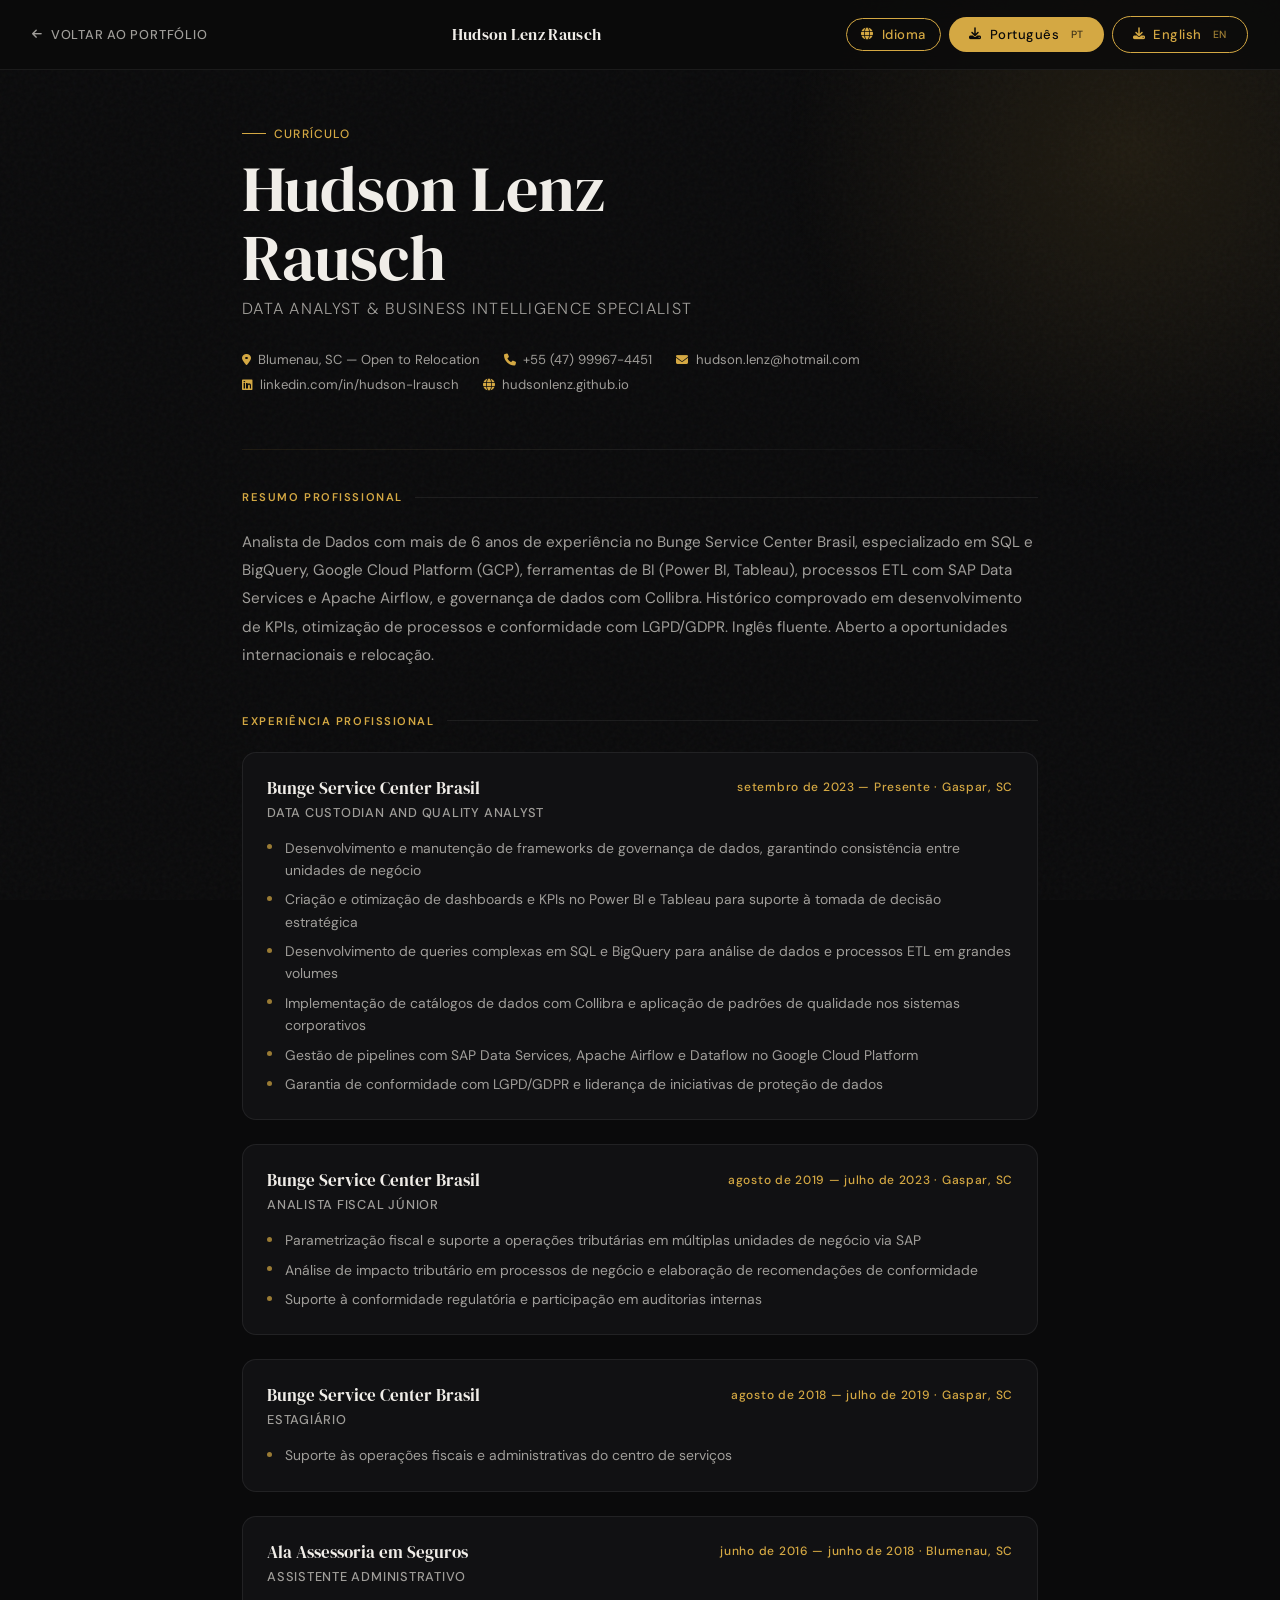
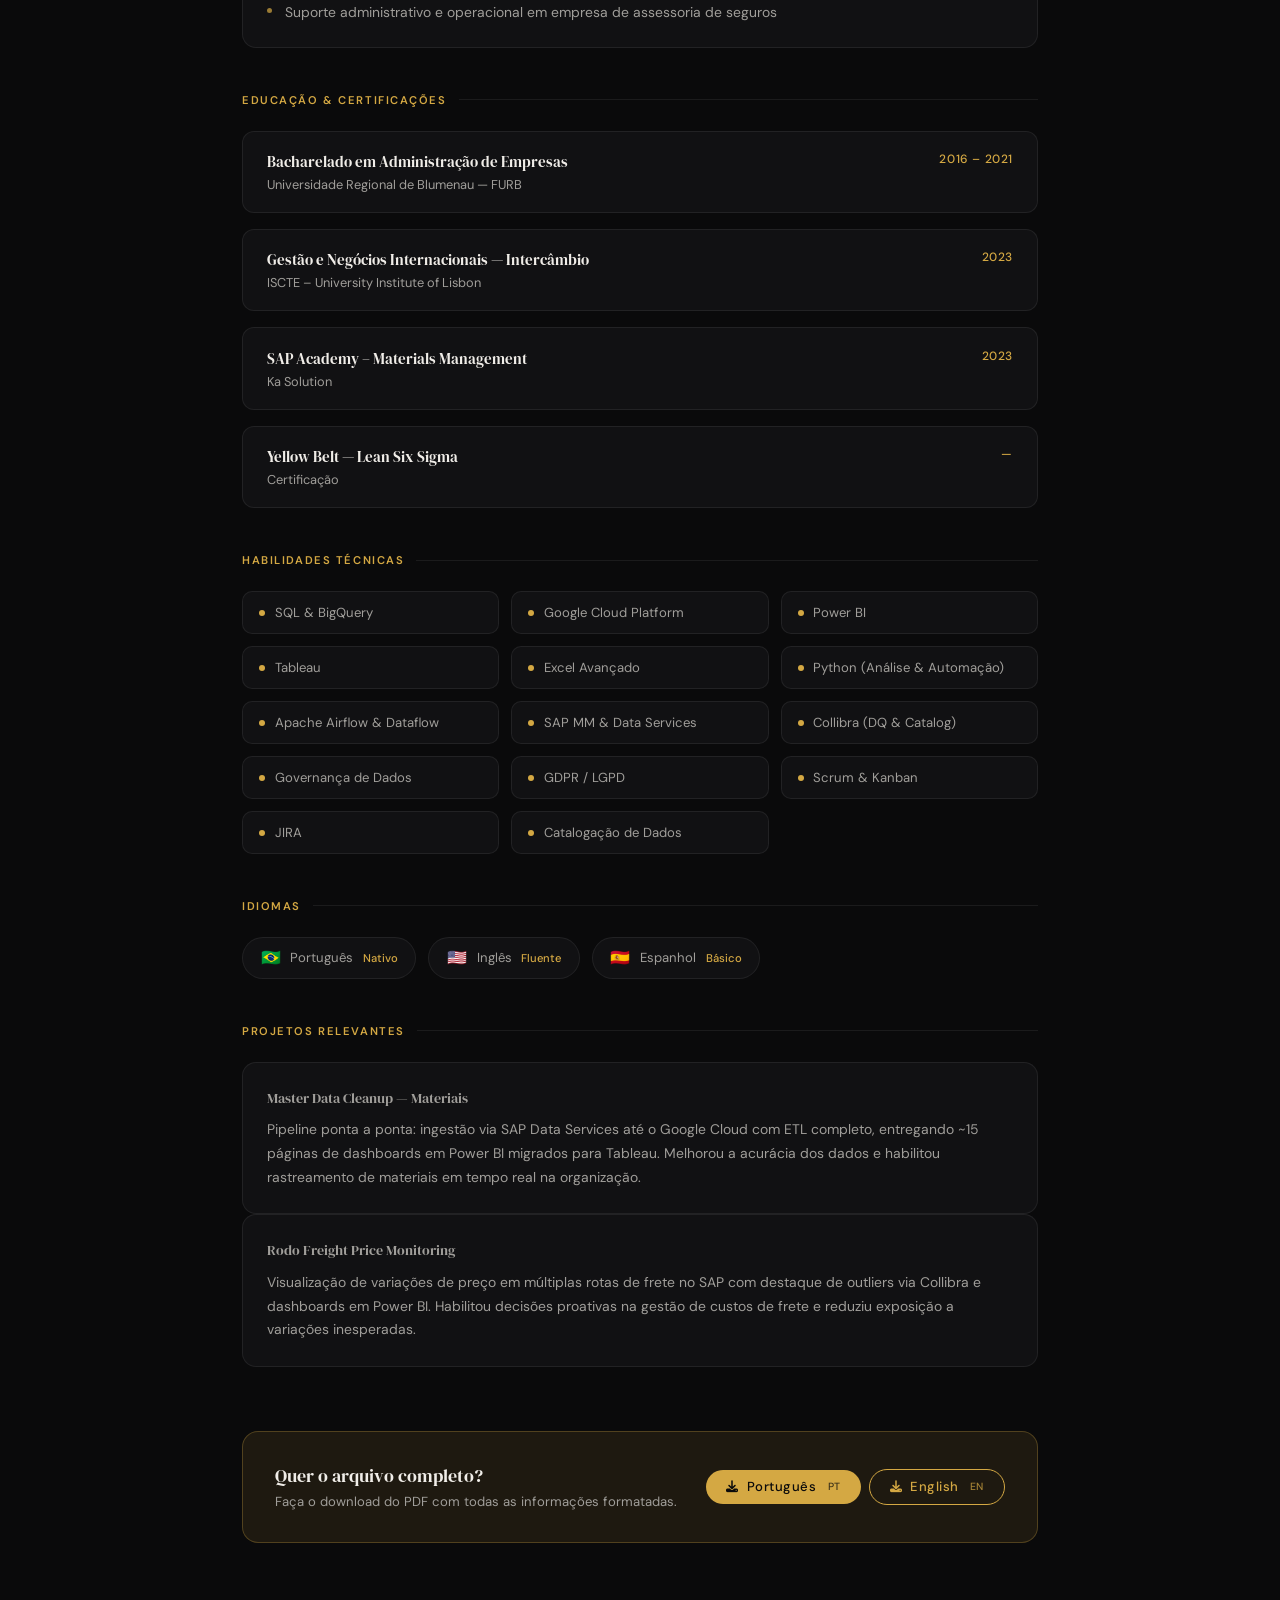
==== commit 151dcb9c: "Update curriculo.html" ====
--- a/curriculo.html
+++ b/curriculo.html
@@ -515,7 +515,10 @@
     <span class="topbar-name">Hudson Lenz Rausch</span>
     <div class="btn-download-group">
       <!-- Google Translate -->
-      <div id="google_translate_element" aria-label="Traduzir página"></div>
+      <div id="google_translate_element" style="display:none" aria-hidden="true"></div>
+      <button class="btn-download btn-download--ghost translate-btn" id="translateBtn" aria-label="Traduzir página" title="Translate page" style="padding:0.45rem 0.9rem;">
+        <i class="fas fa-globe"></i> Idioma
+      </button>
 
       <a href="assets/Curriculo-Hudson_Lenz_Rausch.pdf" download="Curriculo-Hudson_Lenz_Rausch.pdf" class="btn-download">
         <i class="fas fa-download"></i>
@@ -747,59 +750,102 @@
   </script>
   <script src="https://translate.google.com/translate_a/element.js?cb=googleTranslateElementInit"></script>
 
+  <script>
+    (function() {
+      const langs = [
+        { code: 'pt', label: '🇧🇷 Português' },
+        { code: 'en', label: '🇬🇧 English'   },
+        { code: 'es', label: '🇪🇸 Español'   },
+        { code: 'nl', label: '🇳🇱 Nederlands' },
+        { code: 'fr', label: '🇫🇷 Français'  },
+        { code: 'de', label: '🇩🇪 Deutsch'   },
+      ];
+
+      const dropdown = document.createElement('div');
+      dropdown.id = 'translate-dropdown';
+      dropdown.innerHTML = langs.map(l =>
+        `<button class="translate-option" data-lang="${l.code}">${l.label}</button>`
+      ).join('');
+      document.body.appendChild(dropdown);
+
+      const btn = document.getElementById('translateBtn');
+
+      btn.addEventListener('click', function(e) {
+        e.stopPropagation();
+        const open = dropdown.classList.toggle('open');
+        const rect = btn.getBoundingClientRect();
+        dropdown.style.top   = (rect.bottom + 8) + 'px';
+        dropdown.style.right = (window.innerWidth - rect.right) + 'px';
+      });
+
+      document.addEventListener('click', () => dropdown.classList.remove('open'));
+
+      dropdown.addEventListener('click', function(e) {
+        const target = e.target.closest('.translate-option');
+        if (!target) return;
+        const lang = target.dataset.lang;
+        dropdown.classList.remove('open');
+        dropdown.querySelectorAll('.translate-option').forEach(b => b.classList.remove('active'));
+        target.classList.add('active');
+
+        if (lang === 'pt') {
+          const select = document.querySelector('.goog-te-combo');
+          if (select) { select.value = lang; select.dispatchEvent(new Event('change')); }
+          const cookie = document.cookie.match(/googtrans=([^;]+)/);
+          if (cookie) {
+            document.cookie = 'googtrans=; expires=Thu, 01 Jan 1970 00:00:00 UTC; path=/;';
+            document.cookie = 'googtrans=; expires=Thu, 01 Jan 1970 00:00:00 UTC; path=/; domain=.' + location.hostname + ';';
+            location.reload();
+          }
+        } else {
+          const select = document.querySelector('.goog-te-combo');
+          if (select) { select.value = lang; select.dispatchEvent(new Event('change')); }
+        }
+      });
+    })();
+  </script>
+
   <style>
-    /* ── Google Translate — integração visual ── */
-    #google_translate_element {
-      display: flex;
-      align-items: center;
-    }
-    #google_translate_element .goog-te-gadget {
-      font-family: inherit !important;
-      font-size: 0 !important;
-      color: transparent !important;
-    }
-    #google_translate_element .goog-te-gadget-simple {
-      background: transparent !important;
-      border: 1px solid rgba(212,168,67,0.4) !important;
-      border-radius: 9999px !important;
-      padding: 0.3rem 0.75rem !important;
-      display: flex !important;
-      align-items: center !important;
-      gap: 0.3rem !important;
-      cursor: pointer !important;
-      transition: border-color 250ms ease, background 250ms ease;
-    }
-    #google_translate_element .goog-te-gadget-simple:hover {
-      border-color: rgba(212,168,67,0.8) !important;
-      background: rgba(212,168,67,0.08) !important;
-    }
-    #google_translate_element .goog-te-gadget-simple .goog-te-menu-value {
-      color: var(--accent, #d4a843) !important;
-      font-size: 0.78rem !important;
-      font-weight: 500 !important;
-      letter-spacing: 0.04em !important;
-      display: flex !important;
-      align-items: center !important;
-      gap: 0.25rem !important;
-    }
-    #google_translate_element .goog-te-gadget-simple .goog-te-menu-value span:last-child {
-      display: none !important;
-    }
-    #google_translate_element .goog-te-gadget-simple .goog-te-menu-value::after {
-      content: '\f1ab';
-      font-family: 'Font Awesome 6 Free';
-      font-weight: 900;
-      font-size: 0.72rem;
+    #google_translate_element,
+    .goog-te-banner-frame,
+    .skiptranslate > iframe { display: none !important; }
+    body { top: 0 !important; }
+
+    #translate-dropdown {
+      position: fixed;
+      z-index: 9999;
+      background: var(--bg-card, #111113);
+      border: 1px solid var(--border-a, rgba(212,168,67,0.28));
+      border-radius: 12px;
+      padding: 0.4rem;
+      display: none;
+      flex-direction: column;
+      gap: 0.15rem;
+      min-width: 160px;
+      box-shadow: 0 8px 32px rgba(0,0,0,0.4);
+    }
+    #translate-dropdown.open { display: flex; }
+
+    .translate-option {
+      background: transparent;
+      border: none;
+      color: var(--text, #f0ede8);
+      font-family: var(--font-b, 'DM Sans', sans-serif);
+      font-size: 0.82rem;
+      padding: 0.5rem 0.75rem;
+      border-radius: 8px;
+      cursor: pointer;
+      text-align: left;
+      transition: background 150ms ease, color 150ms ease;
+      white-space: nowrap;
+    }
+    .translate-option:hover {
+      background: var(--accent-dim, rgba(212,168,67,0.10));
       color: var(--accent, #d4a843);
-      margin-left: 0.2rem;
-    }
-    /* Esconde o banner superior do Google Translate */
-    .goog-te-banner-frame,
-    .skiptranslate > iframe {
-      display: none !important;
-    }
-    body {
-      top: 0 !important;
+    }
+    .translate-option.active {
+      color: var(--accent, #d4a843);
+      font-weight: 600;
     }
   </style>
 </body>
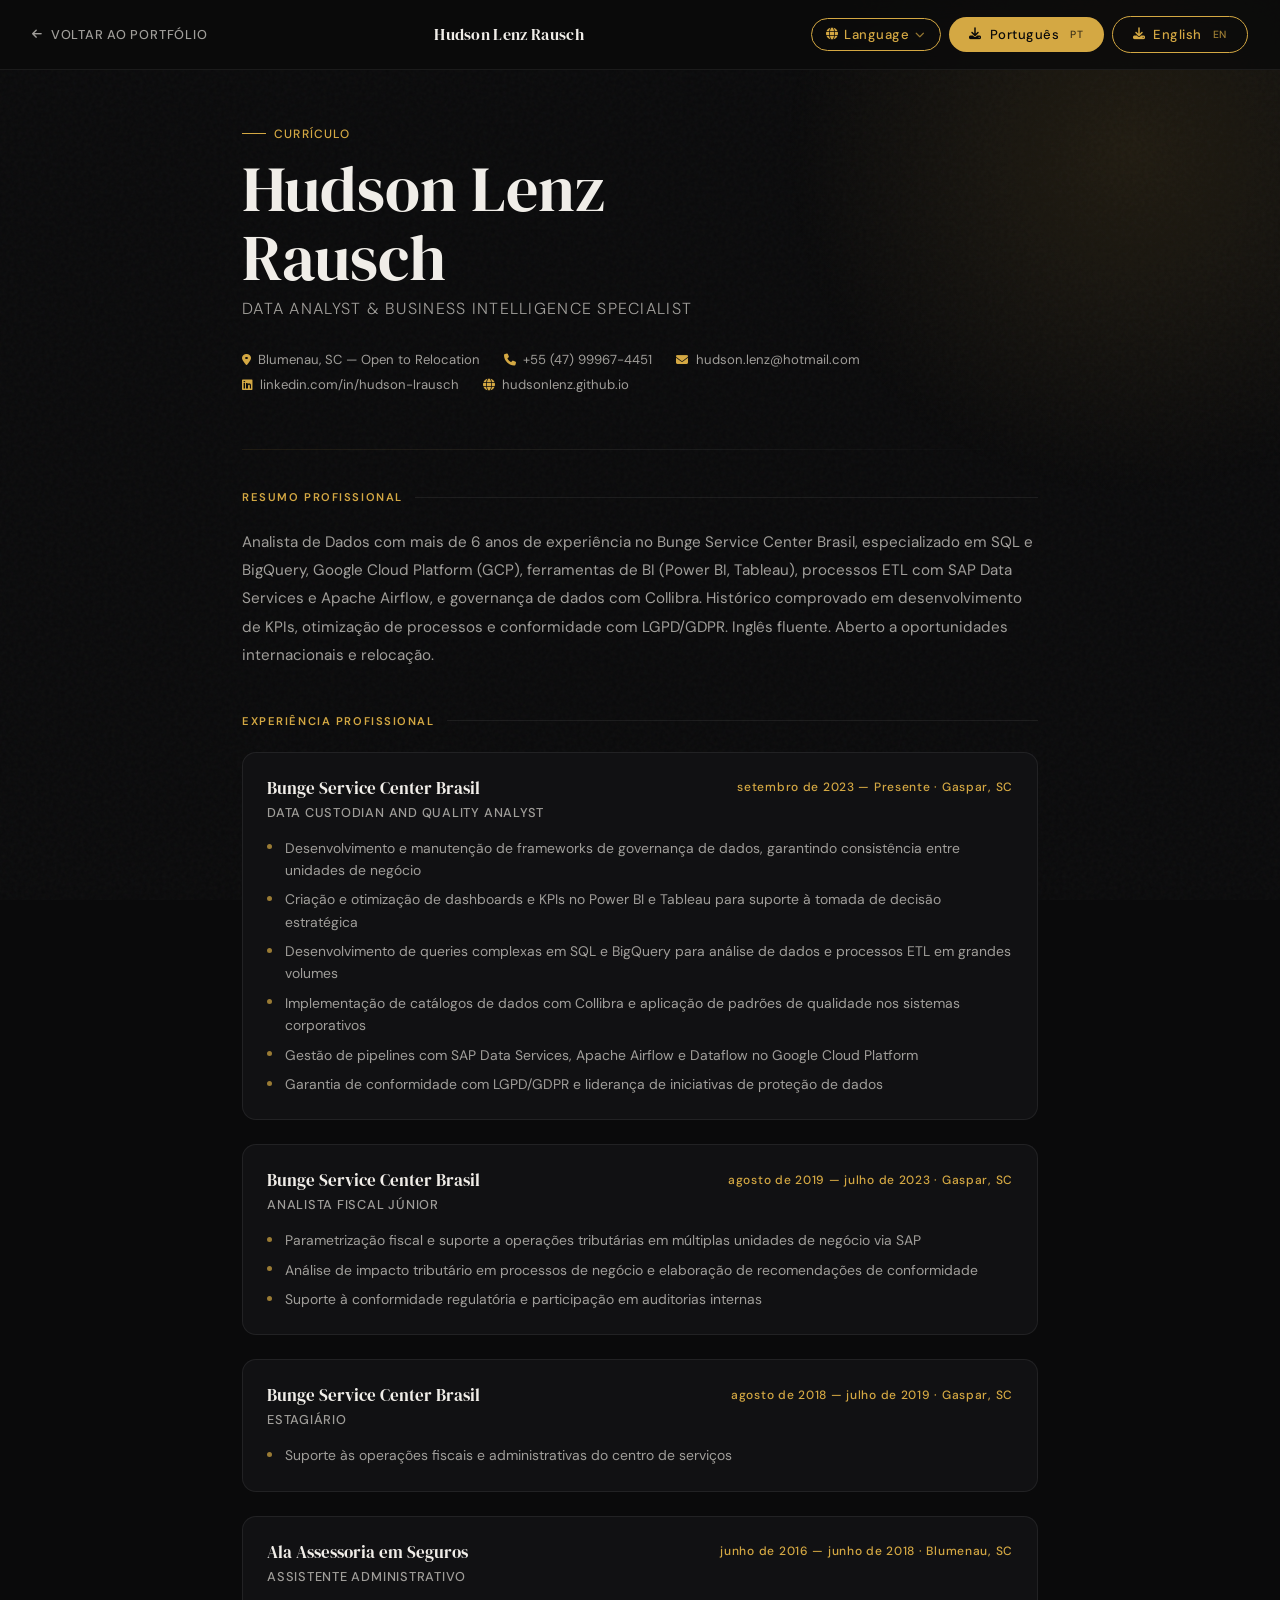
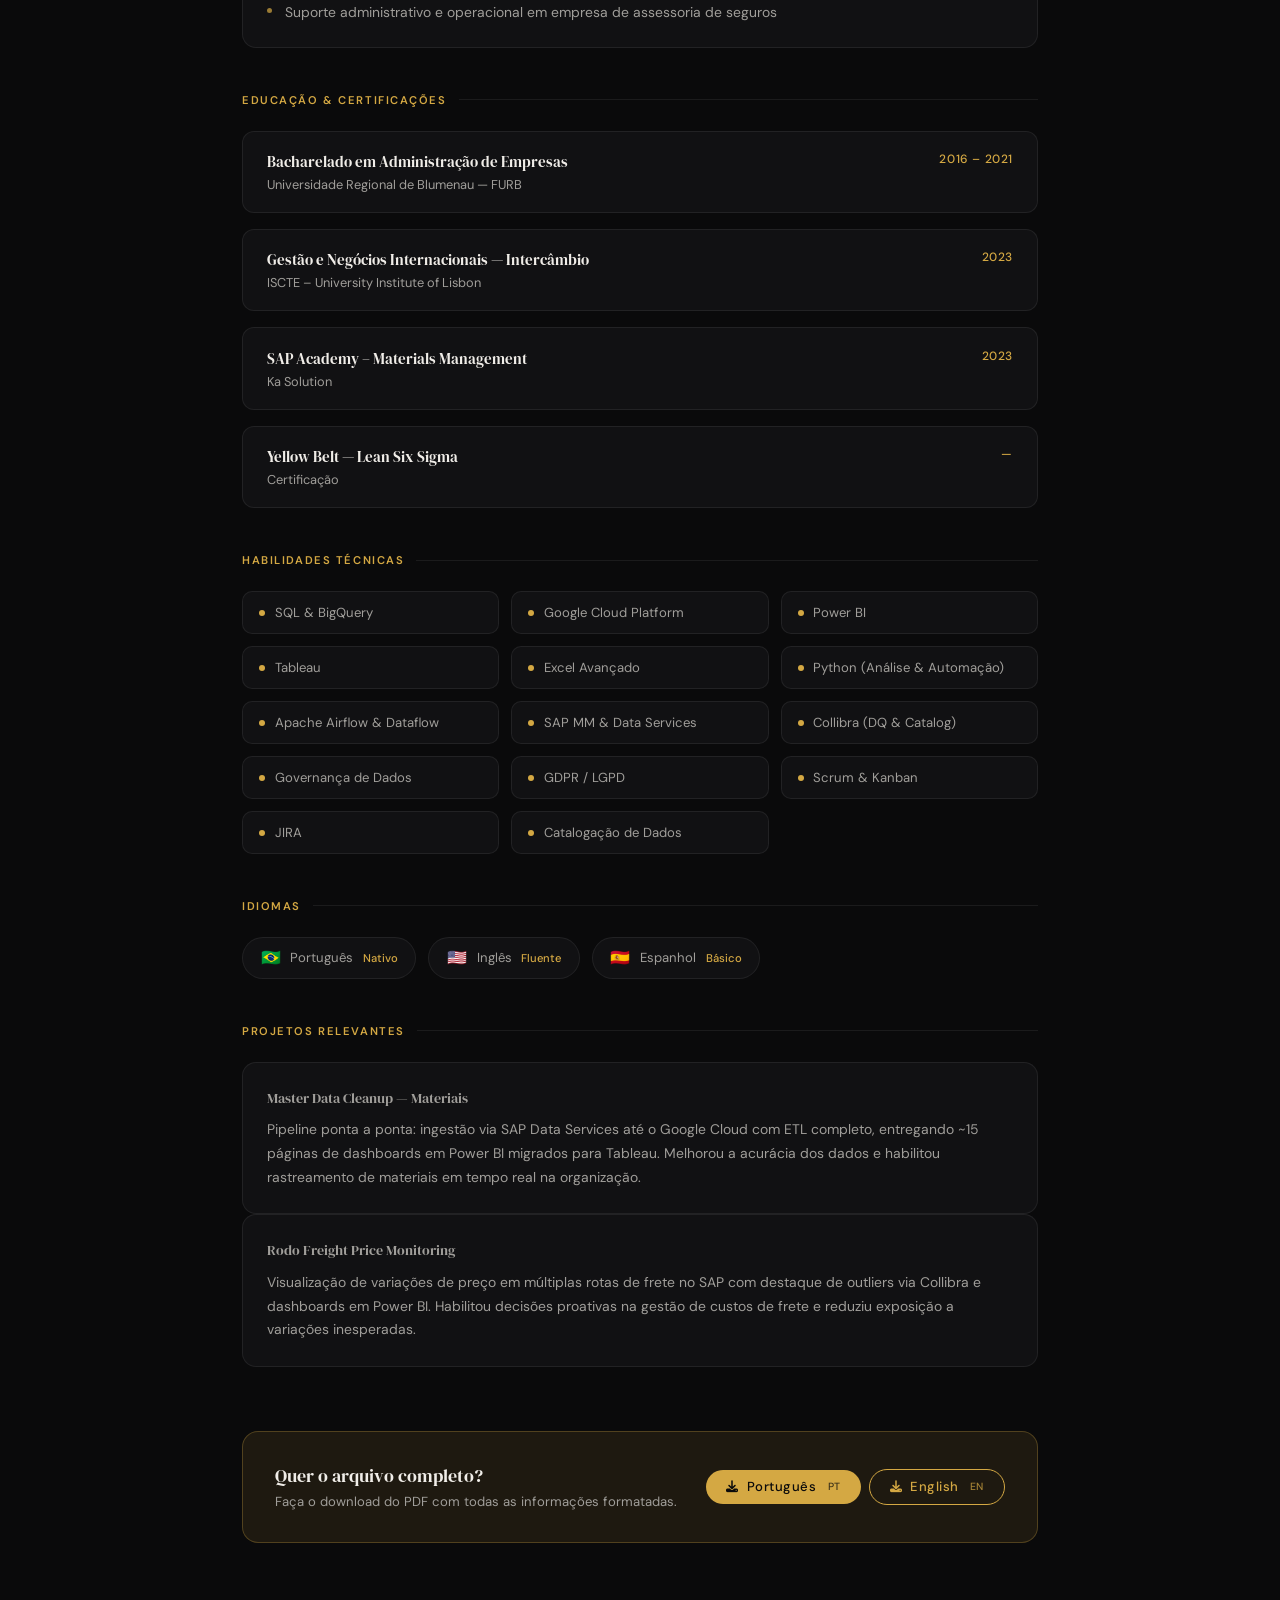
==== commit dccf4e29: "Update curriculo.html" ====
--- a/curriculo.html
+++ b/curriculo.html
@@ -516,8 +516,10 @@
     <div class="btn-download-group">
       <!-- Google Translate -->
       <div id="google_translate_element" style="display:none" aria-hidden="true"></div>
-      <button class="btn-download btn-download--ghost translate-btn" id="translateBtn" aria-label="Traduzir página" title="Translate page" style="padding:0.45rem 0.9rem;">
-        <i class="fas fa-globe"></i> Idioma
+      <button class="btn-download btn-download--ghost translate-btn" id="translateBtn" aria-label="Traduzir página" title="Translate page" style="padding:0.45rem 0.9rem; gap:0.35rem;">
+        <i class="fas fa-globe"></i>
+        <span>Language</span>
+        <i class="fas fa-chevron-down" style="font-size:0.6rem; opacity:0.7; transition:transform 200ms ease;" id="translateCaret"></i>
       </button>
 
       <a href="assets/Curriculo-Hudson_Lenz_Rausch.pdf" download="Curriculo-Hudson_Lenz_Rausch.pdf" class="btn-download">
@@ -769,16 +771,21 @@
       document.body.appendChild(dropdown);
 
       const btn = document.getElementById('translateBtn');
+      const caret = document.getElementById('translateCaret');
 
       btn.addEventListener('click', function(e) {
         e.stopPropagation();
         const open = dropdown.classList.toggle('open');
+        if (caret) caret.style.transform = open ? 'rotate(180deg)' : '';
         const rect = btn.getBoundingClientRect();
         dropdown.style.top   = (rect.bottom + 8) + 'px';
         dropdown.style.right = (window.innerWidth - rect.right) + 'px';
       });
 
-      document.addEventListener('click', () => dropdown.classList.remove('open'));
+      document.addEventListener('click', () => {
+        dropdown.classList.remove('open');
+        if (caret) caret.style.transform = '';
+      });
 
       dropdown.addEventListener('click', function(e) {
         const target = e.target.closest('.translate-option');
